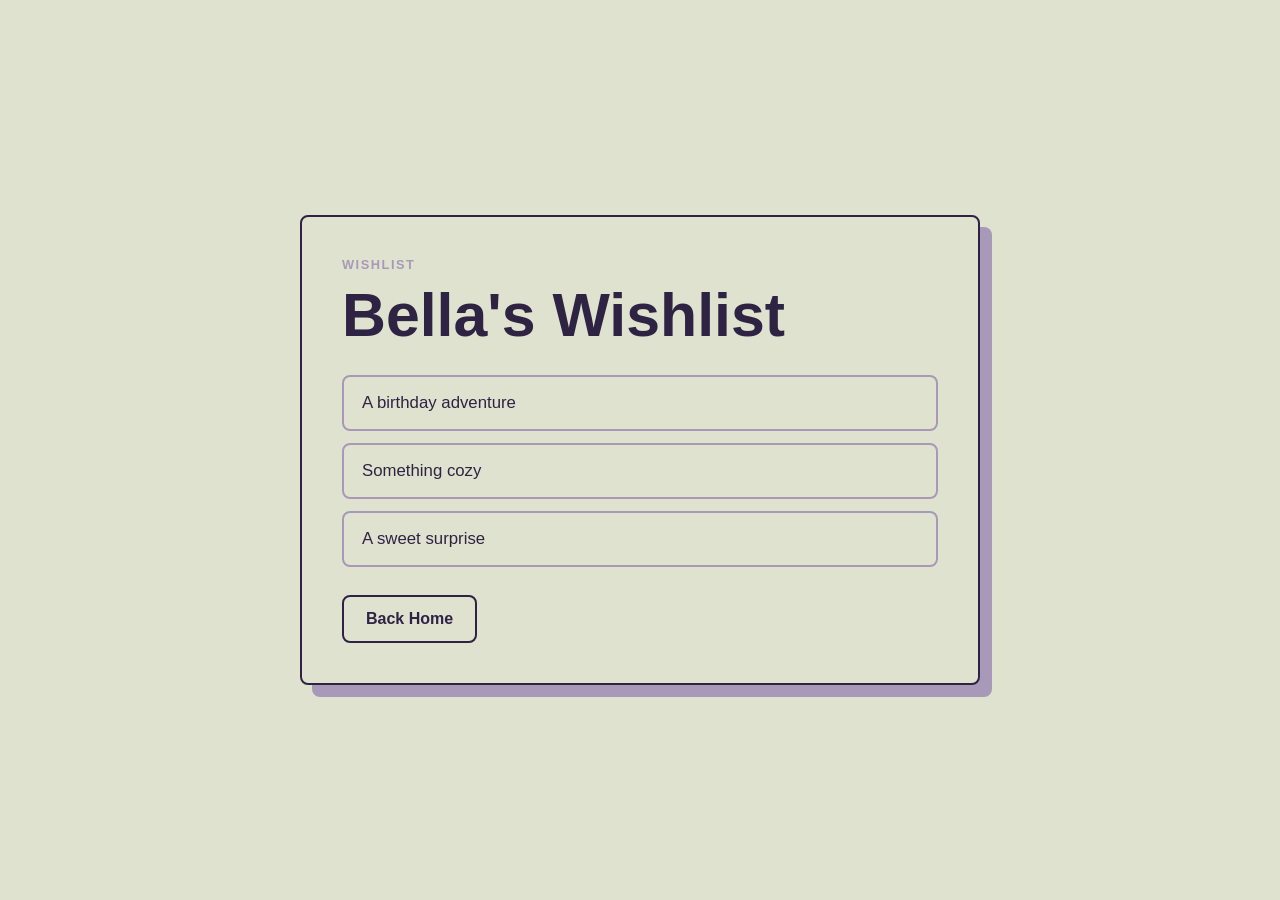
==== wishlist.html @ 1cbcb54f "home page done" ====
<!doctype html>
<html lang="en">
  <head>
    <meta charset="utf-8">
    <meta name="viewport" content="width=device-width, initial-scale=1">
    <title>Wishlist</title>
    <link rel="stylesheet" href="styles.css">
  </head>
  <body>
    <main class="page-shell">
      <section class="content-panel">
        <p class="eyebrow">Wishlist</p>
        <h1>Bella's Wishlist</h1>
        <ul class="wishlist">
          <li>A birthday adventure</li>
          <li>Something cozy</li>
          <li>A sweet surprise</li>
        </ul>
        <a class="secondary-button" href="index.html">Back Home</a>
      </section>
    </main>
  </body>
</html>
---- styles.css ----
:root {
  color-scheme: light;
  font-family: Arial, Helvetica, sans-serif;
  color: #2e2343;
  background: #dfe2cf;
}

* {
  box-sizing: border-box;
}

body {
  margin: 0;
  min-height: 100vh;
}

.home-page {
  min-height: 100vh;
}

.birthday-home {
  position: relative;
  width: 100%;
  min-height: 100vh;
  min-height: 100svh;
  overflow: hidden;
  background-color: #a799b7;
}

.birthday-home::before {
  content: none;
}

.home-flower {
  position: absolute;
  top: 5.5vmin;
  left: 3.4vw;
  z-index: 2;
  width: clamp(150px, 26.7vw, 365px);
  height: auto;
  display: block;
}

.home-message {
  position: absolute;
  top: 8.7vh;
  left: 28vw;
  z-index: 2;
  margin: 0;
  color: #2e2343;
  font-family: Georgia, "Times New Roman", serif;
  font-size: clamp(1.35rem, 3.15vw, 2.7rem);
  line-height: 1.38;
  text-align: center;
}

.home-waves {
  position: absolute;
  inset: 0;
  z-index: 1;
  width: 100%;
  height: 100%;
  display: block;
}

.wave-field {
  fill: #dfe2cf;
}

.wave-trim {
  fill: none;
  stroke: #dfe2cf;
  stroke-linecap: round;
  stroke-linejoin: round;
  stroke-width: 68;
}

.wave-ribbon {
  fill: none;
  stroke: #2e2343;
  stroke-linecap: round;
  stroke-linejoin: round;
  stroke-width: 42;
}

.home-date {
  position: absolute;
  left: 5.7vw;
  bottom: 10.3vh;
  z-index: 2;
  margin: 0;
  color: #2e2343;
  font-family: Georgia, "Times New Roman", serif;
  font-size: clamp(1.2rem, 2.35vw, 2rem);
}

.home-title-link {
  position: absolute;
  right: 5.5vw;
  bottom: 10.2vh;
  z-index: 2;
  display: grid;
  justify-items: center;
  text-decoration: none;
}

.home-bow {
  width: clamp(110px, 15vw, 205px);
  height: auto;
  margin: 0 0 -0.1em;
  display: block;
}

.home-title-image {
  display: block;
  width: clamp(220px, 24vw, 330px);
  height: auto;
}

.home-footer {
  position: absolute;
  left: 5vw;
  right: 5vw;
  bottom: 2.4vh;
  z-index: 2;
  margin: 0;
  color: #2e2343;
  font-family: Georgia, "Times New Roman", serif;
  font-size: clamp(0.9rem, 1.65vw, 1.35rem);
  font-style: italic;
  text-align: center;
}

.page-shell {
  min-height: 100vh;
  display: grid;
  place-items: center;
  padding: 32px;
  background: #dfe2cf;
}

.hero {
  background: #dfe2cf;
}

.content-panel {
  width: min(100%, 680px);
  padding: 40px;
  border: 2px solid #2e2343;
  border-radius: 8px;
  background: #dfe2cf;
  box-shadow: 12px 12px 0 #a799b7;
}

.eyebrow {
  margin: 0 0 12px;
  font-size: 0.8rem;
  font-weight: 700;
  letter-spacing: 0.12em;
  text-transform: uppercase;
  color: #a799b7;
}

h1 {
  margin: 0;
  font-size: clamp(2rem, 5vw, 3.8rem);
  line-height: 1.05;
}

.lede {
  max-width: 520px;
  margin: 20px 0 28px;
  font-size: 1.1rem;
  line-height: 1.6;
  color: #2e2343;
}

.primary-button,
.secondary-button {
  display: inline-flex;
  align-items: center;
  justify-content: center;
  min-height: 48px;
  padding: 0 22px;
  border-radius: 8px;
  font-weight: 700;
  text-decoration: none;
}

.primary-button {
  color: #dfe2cf;
  background: #2e2343;
}

.primary-button:hover,
.primary-button:focus-visible {
  color: #2e2343;
  background: #a799b7;
}

.secondary-button {
  color: #2e2343;
  border: 2px solid #2e2343;
  background: #dfe2cf;
}

.secondary-button:hover,
.secondary-button:focus-visible {
  color: #dfe2cf;
  background: #2e2343;
}

.wishlist {
  display: grid;
  gap: 12px;
  margin: 28px 0;
  padding: 0;
  list-style: none;
}

.wishlist li {
  padding: 16px 18px;
  border: 2px solid #a799b7;
  border-radius: 8px;
  background: #dfe2cf;
  font-size: 1.05rem;
}

@media (max-width: 700px) {
  .birthday-home {
    min-height: 100vh;
    min-height: 100svh;
    background: #dfe2cf;
  }

  .birthday-home::before {
    content: "";
    position: absolute;
    inset: 0 0 auto;
    z-index: 0;
    height: calc(15vh + max(33vh, 165px));
    background: #a799b7;
  }

  .home-flower {
    position: absolute;
    top: 5.5vmin;
    left: 3.4vw;
    z-index: 2;
    width: clamp(150px, 26.7vw, 365px);
    height: auto;
    display: block;
  }

  .home-message {
    position: absolute;
    top: 8.7vh;
    left: max(28vw, calc(3.4vw + clamp(150px, 26.7vw, 365px) + clamp(14px, 2.5vw, 34px)));
    right: 3vw;
    z-index: 2;
    margin: 0;
    color: #2e2343;
    font-family: Georgia, "Times New Roman", serif;
    font-size: clamp(1rem, 3.15vw, 2.7rem);
    line-height: 1.38;
    text-align: center;
  }

  .home-waves {
    top: 15vh;
    height: 34vh;
    min-height: 165px;
  }

  .home-date {
    left: 0;
    right: 0;
    top: 82vh;
    bottom: auto;
    text-align: center;
    font-size: clamp(0.76rem, 3.7vw, 1rem);
  }

  .home-title-link {
    right: 0;
    left: 0;
    top: calc(15vh + max(30vh, 165px) + 2vh);
    bottom: auto;
  }

  .home-title-image {
    width: 68vw;
    max-width: 220px;
  }

  .home-footer {
    left: 5vw;
    right: 5vw;
    bottom: 2.4vh;
    font-size: clamp(0.82rem, 3.6vw, 1rem);
  }

  .page-shell {
    padding: 18px;
  }

  .content-panel {
    padding: 28px;
  }
}
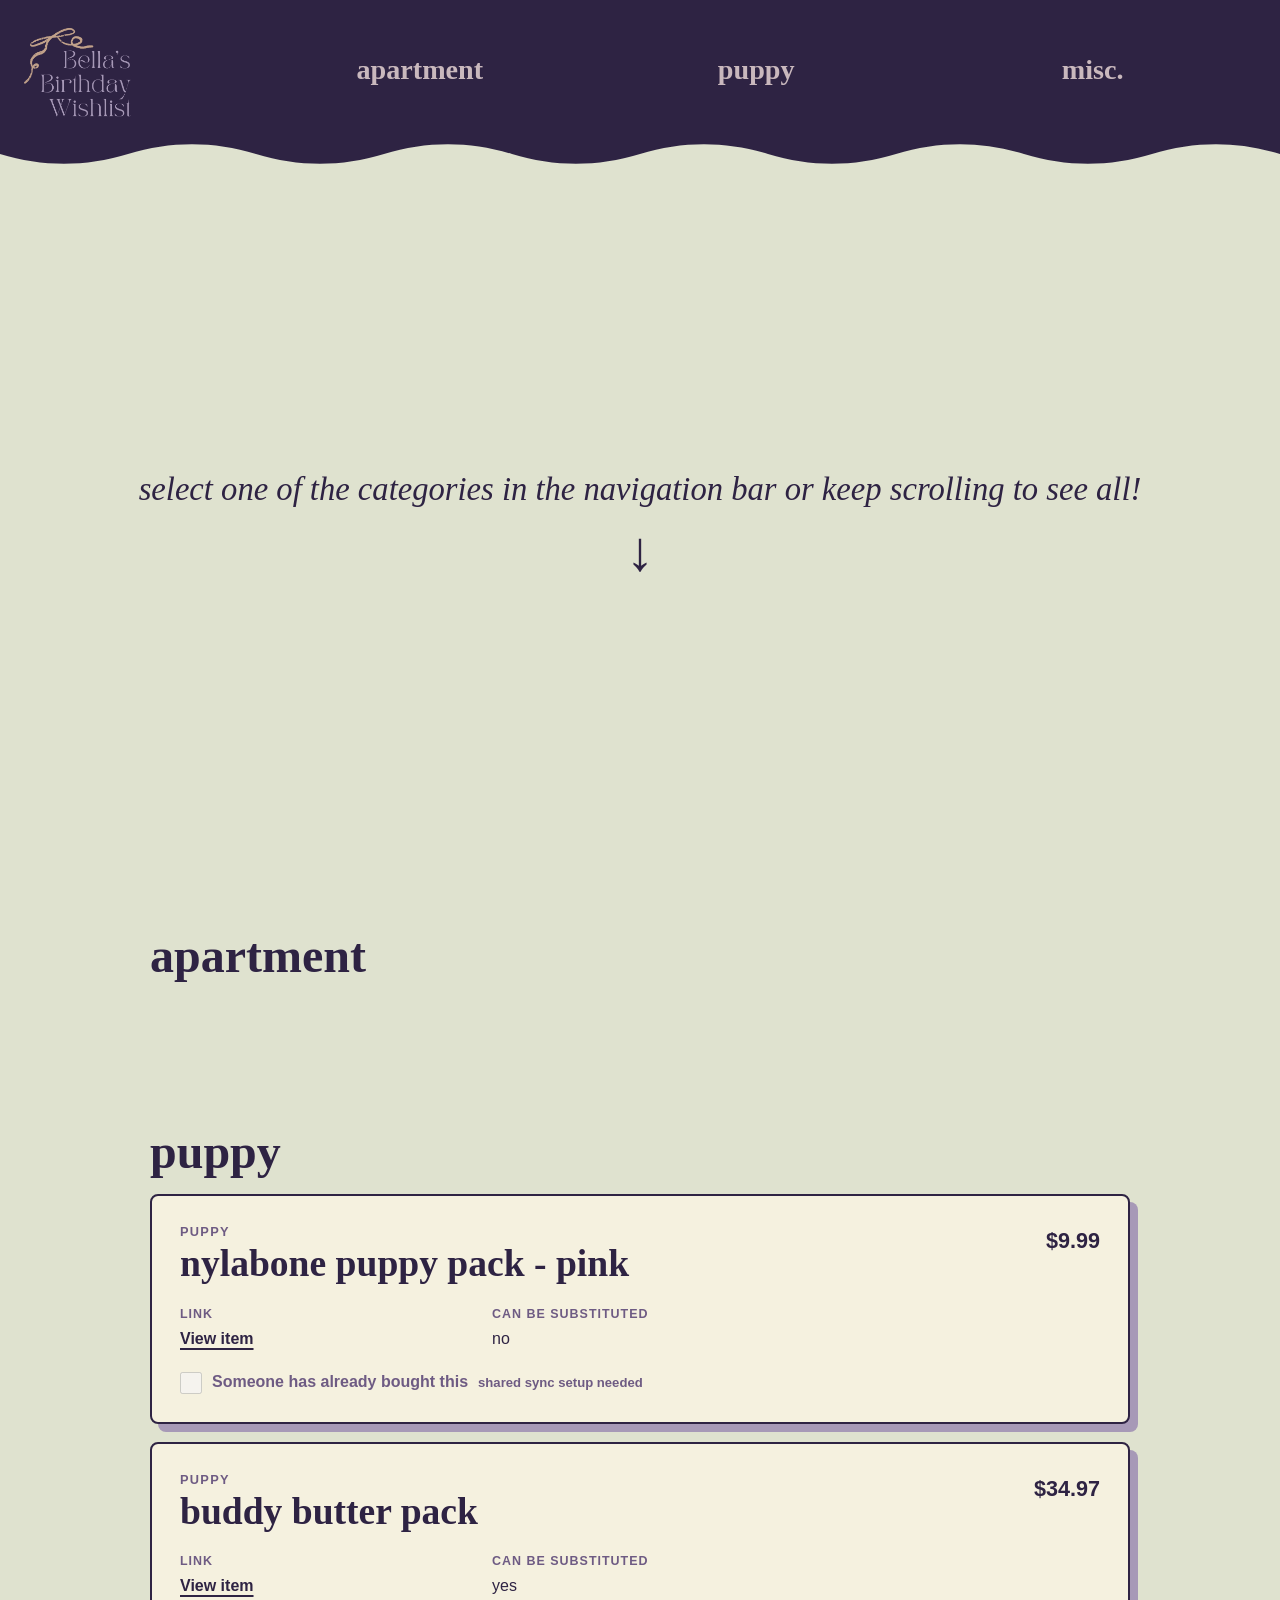
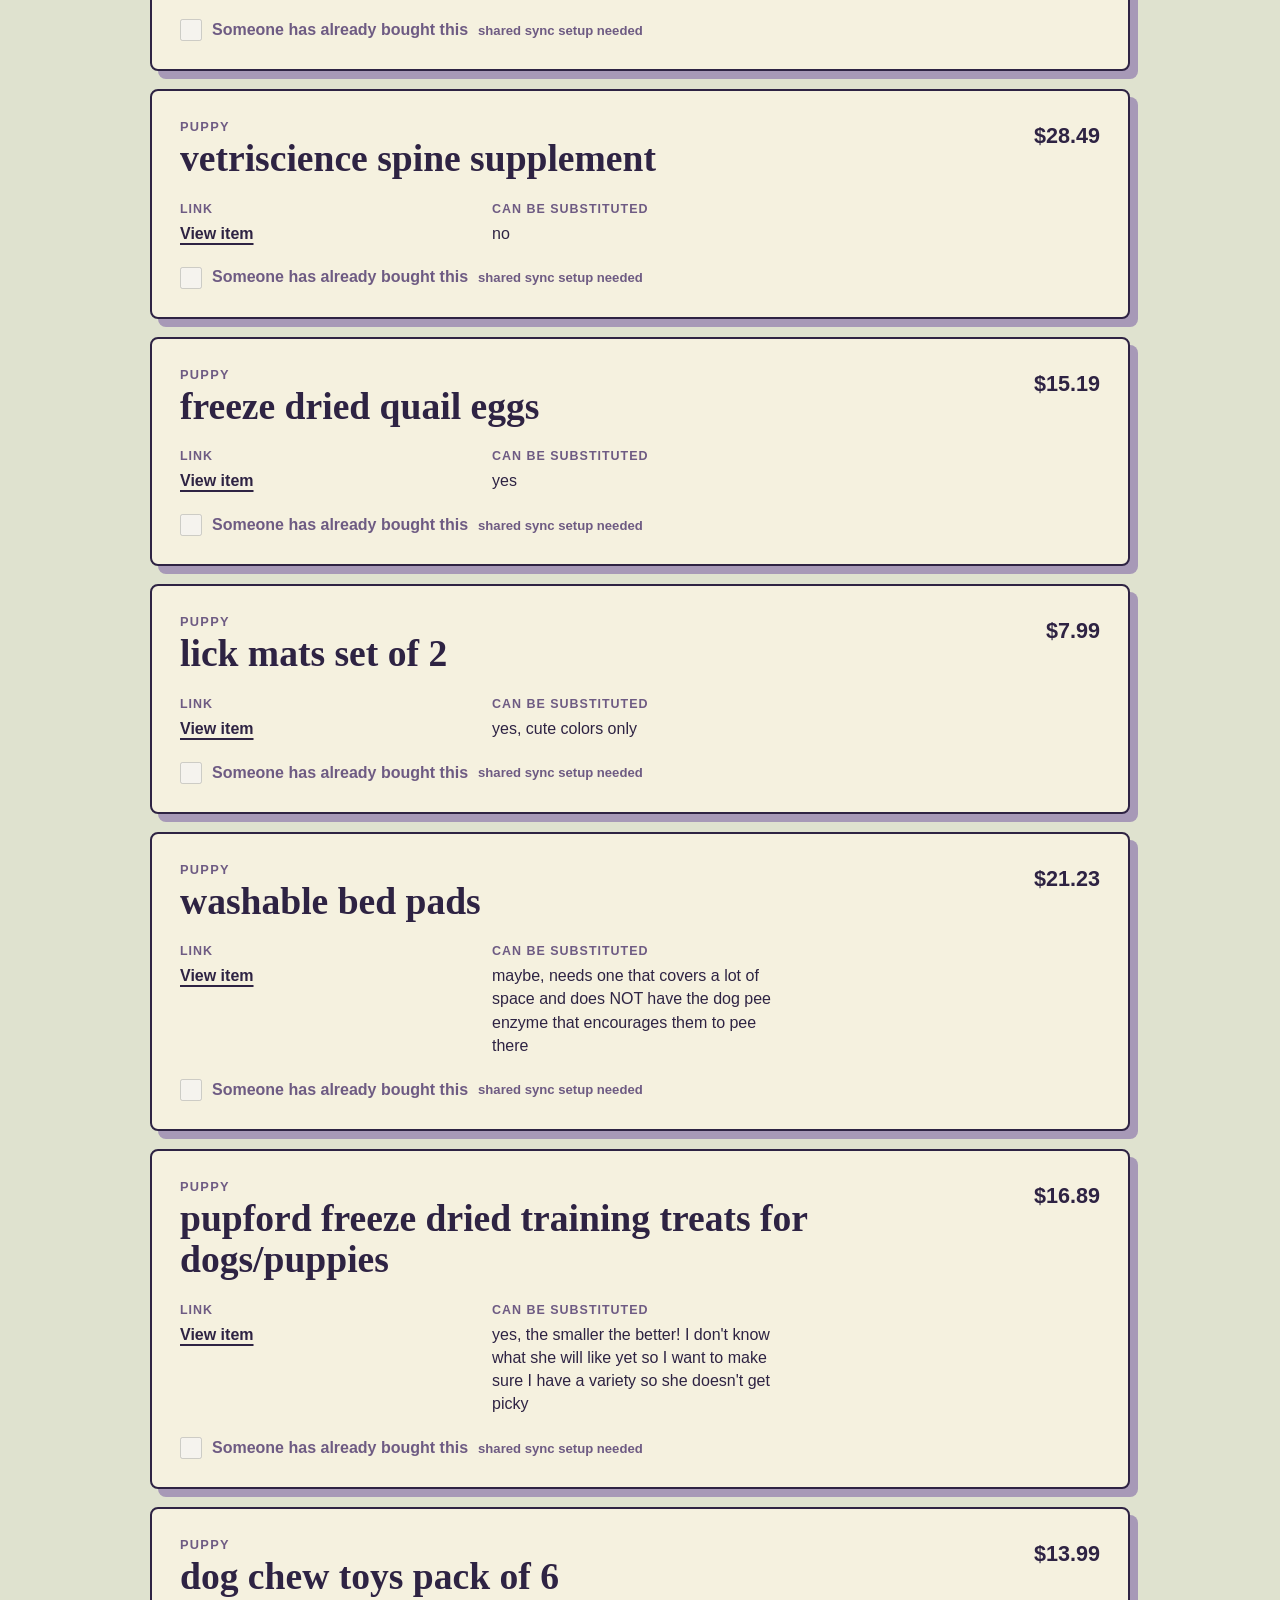
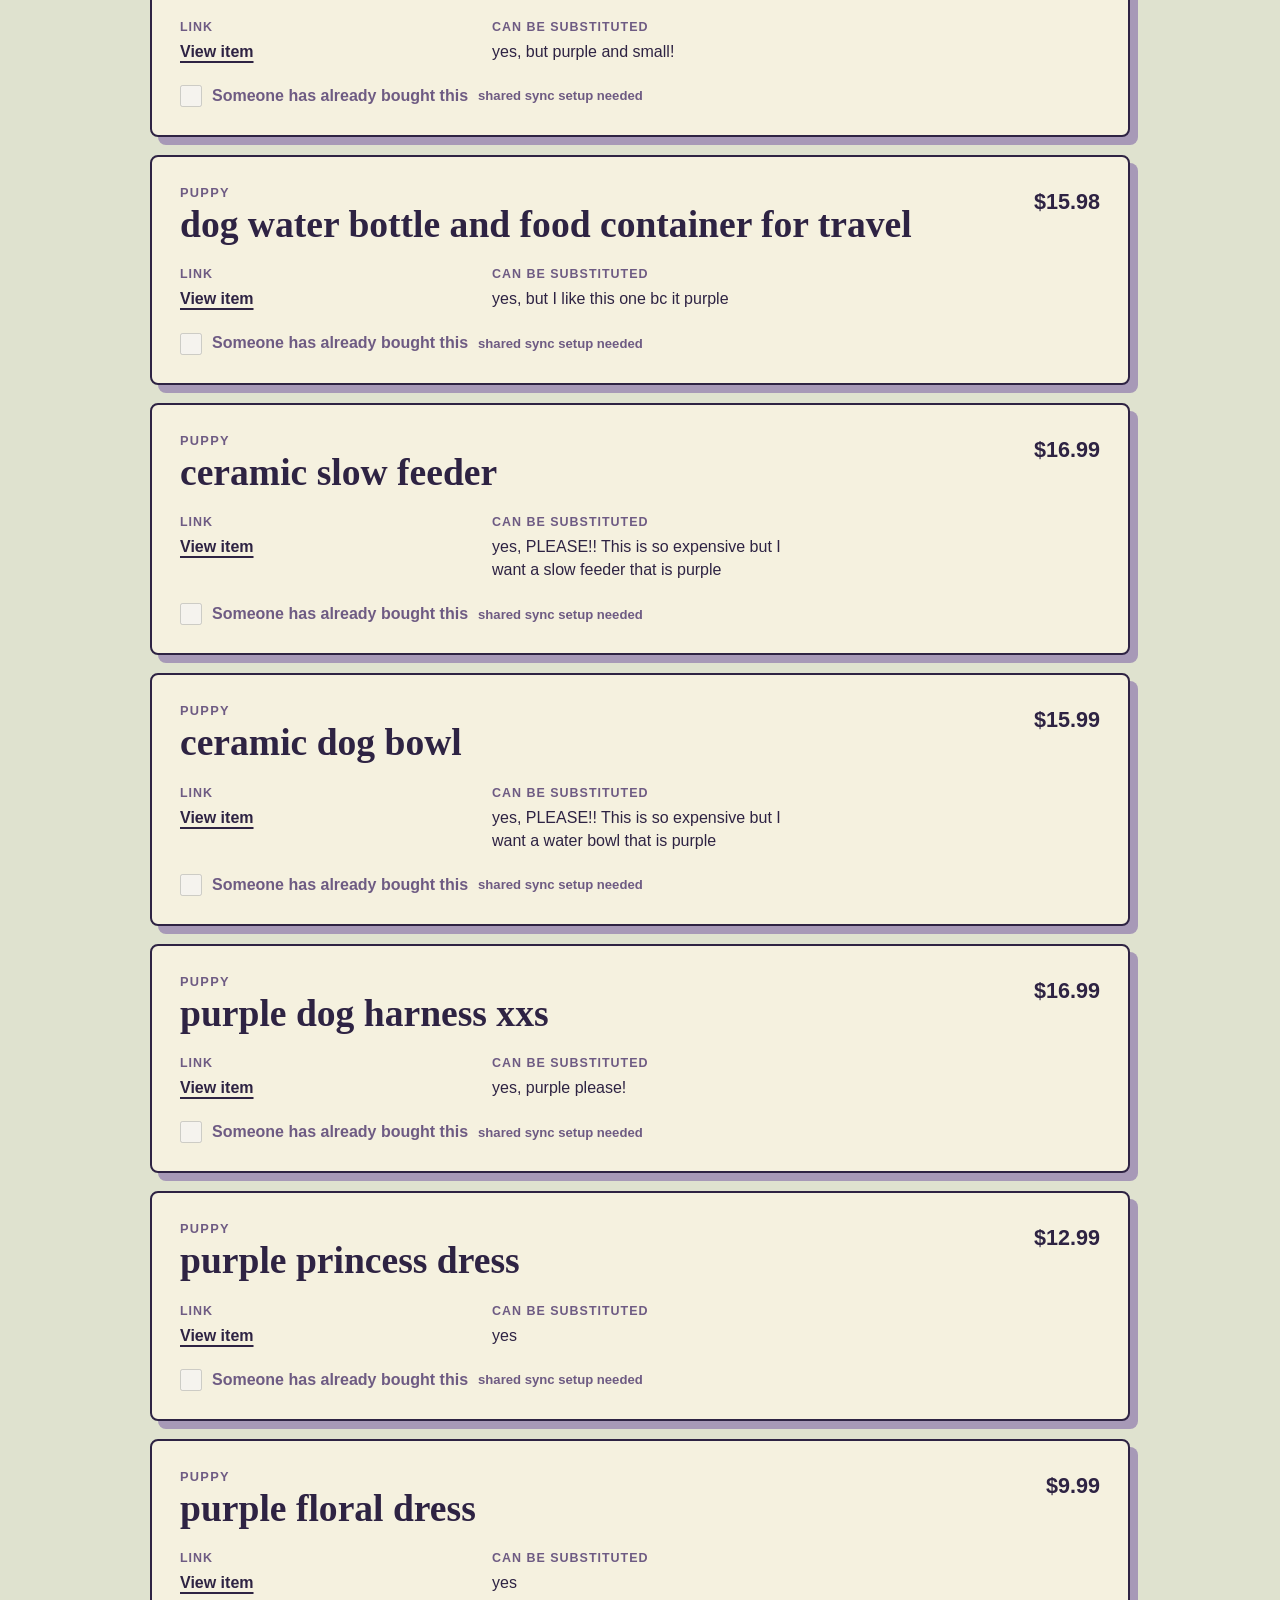
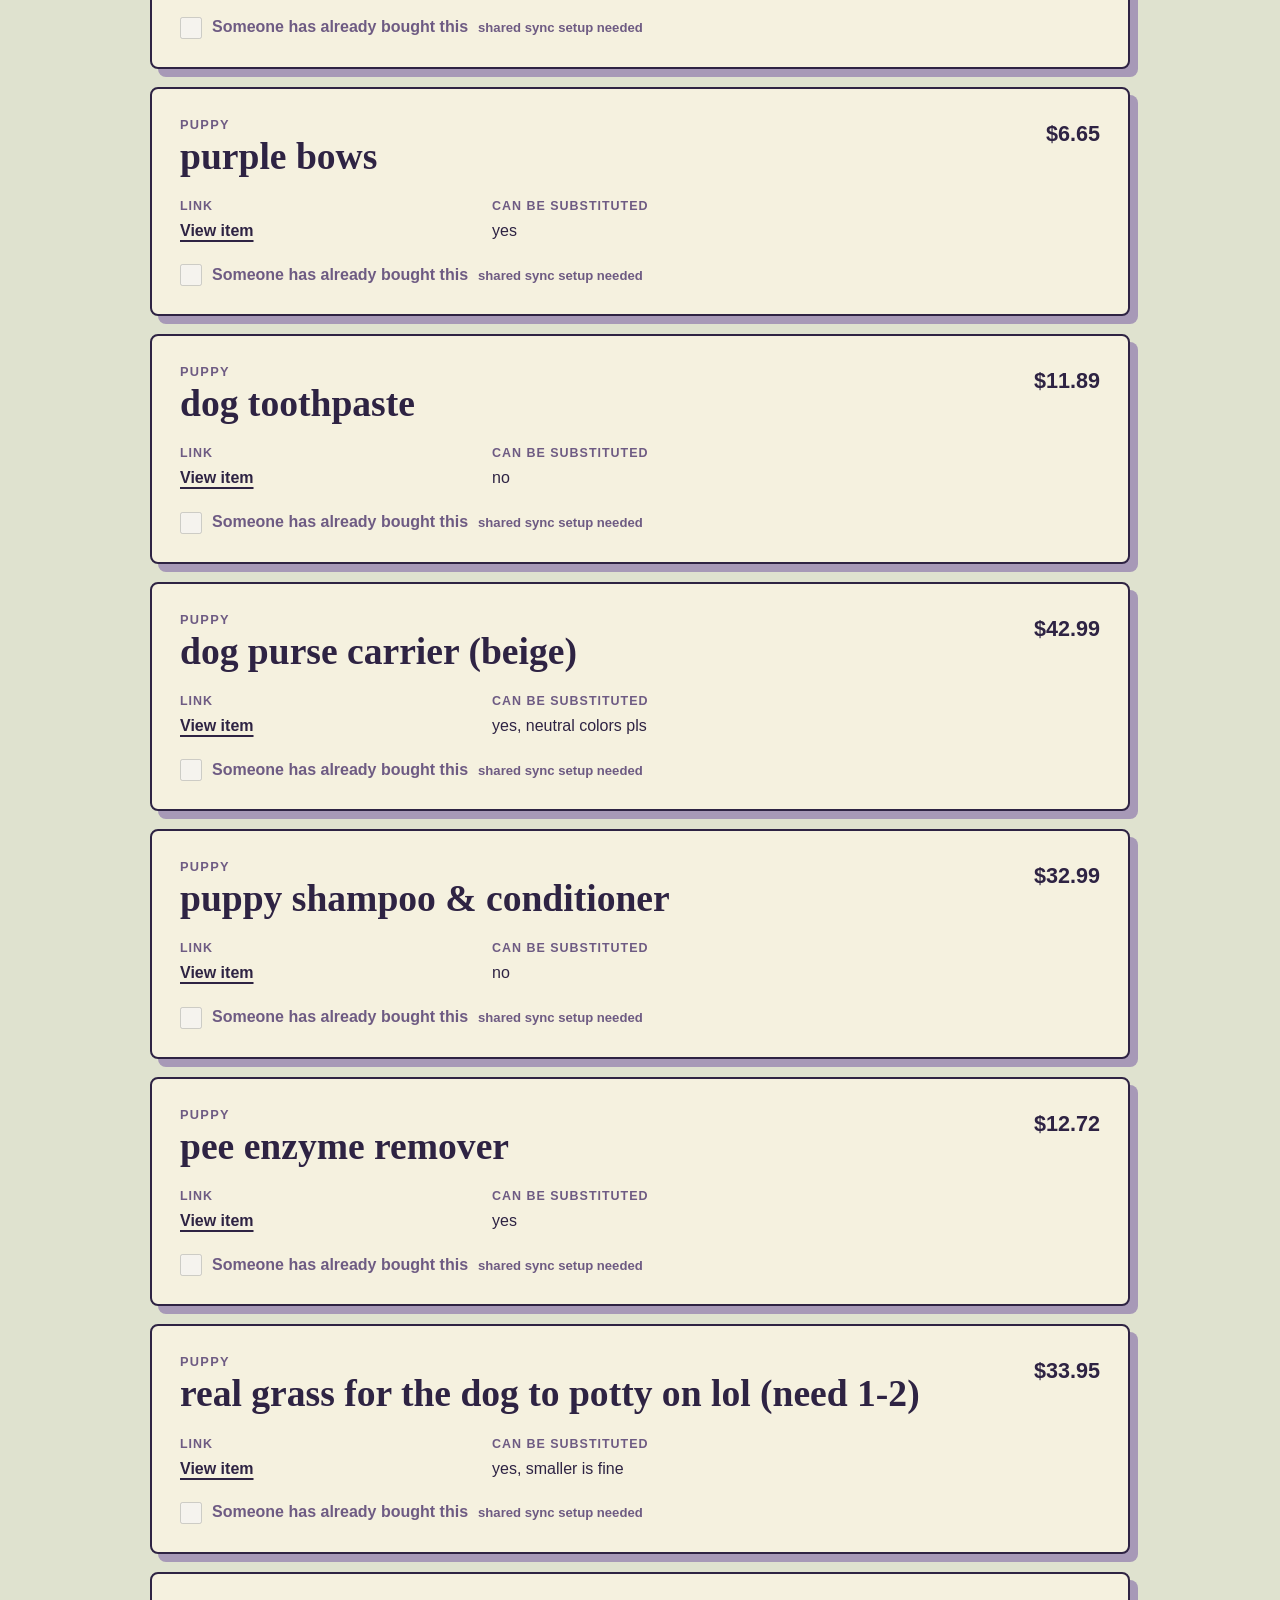
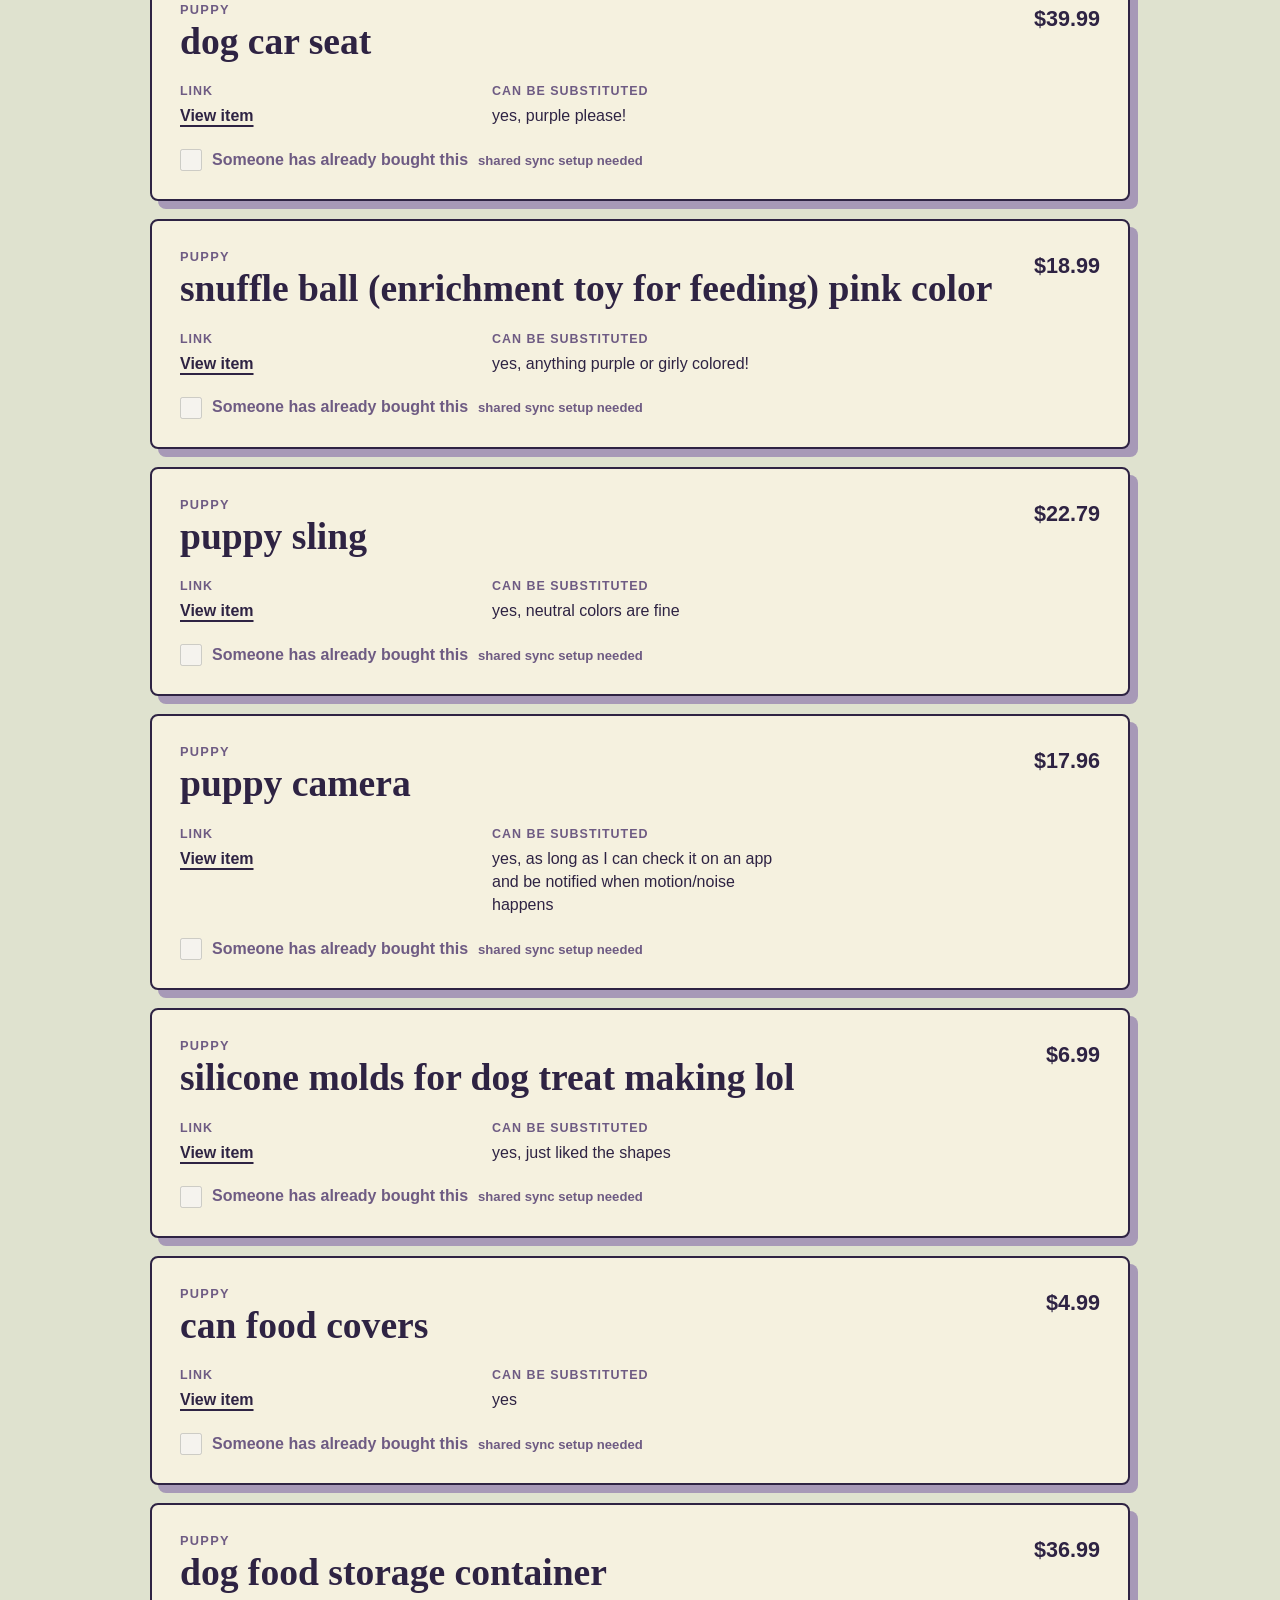
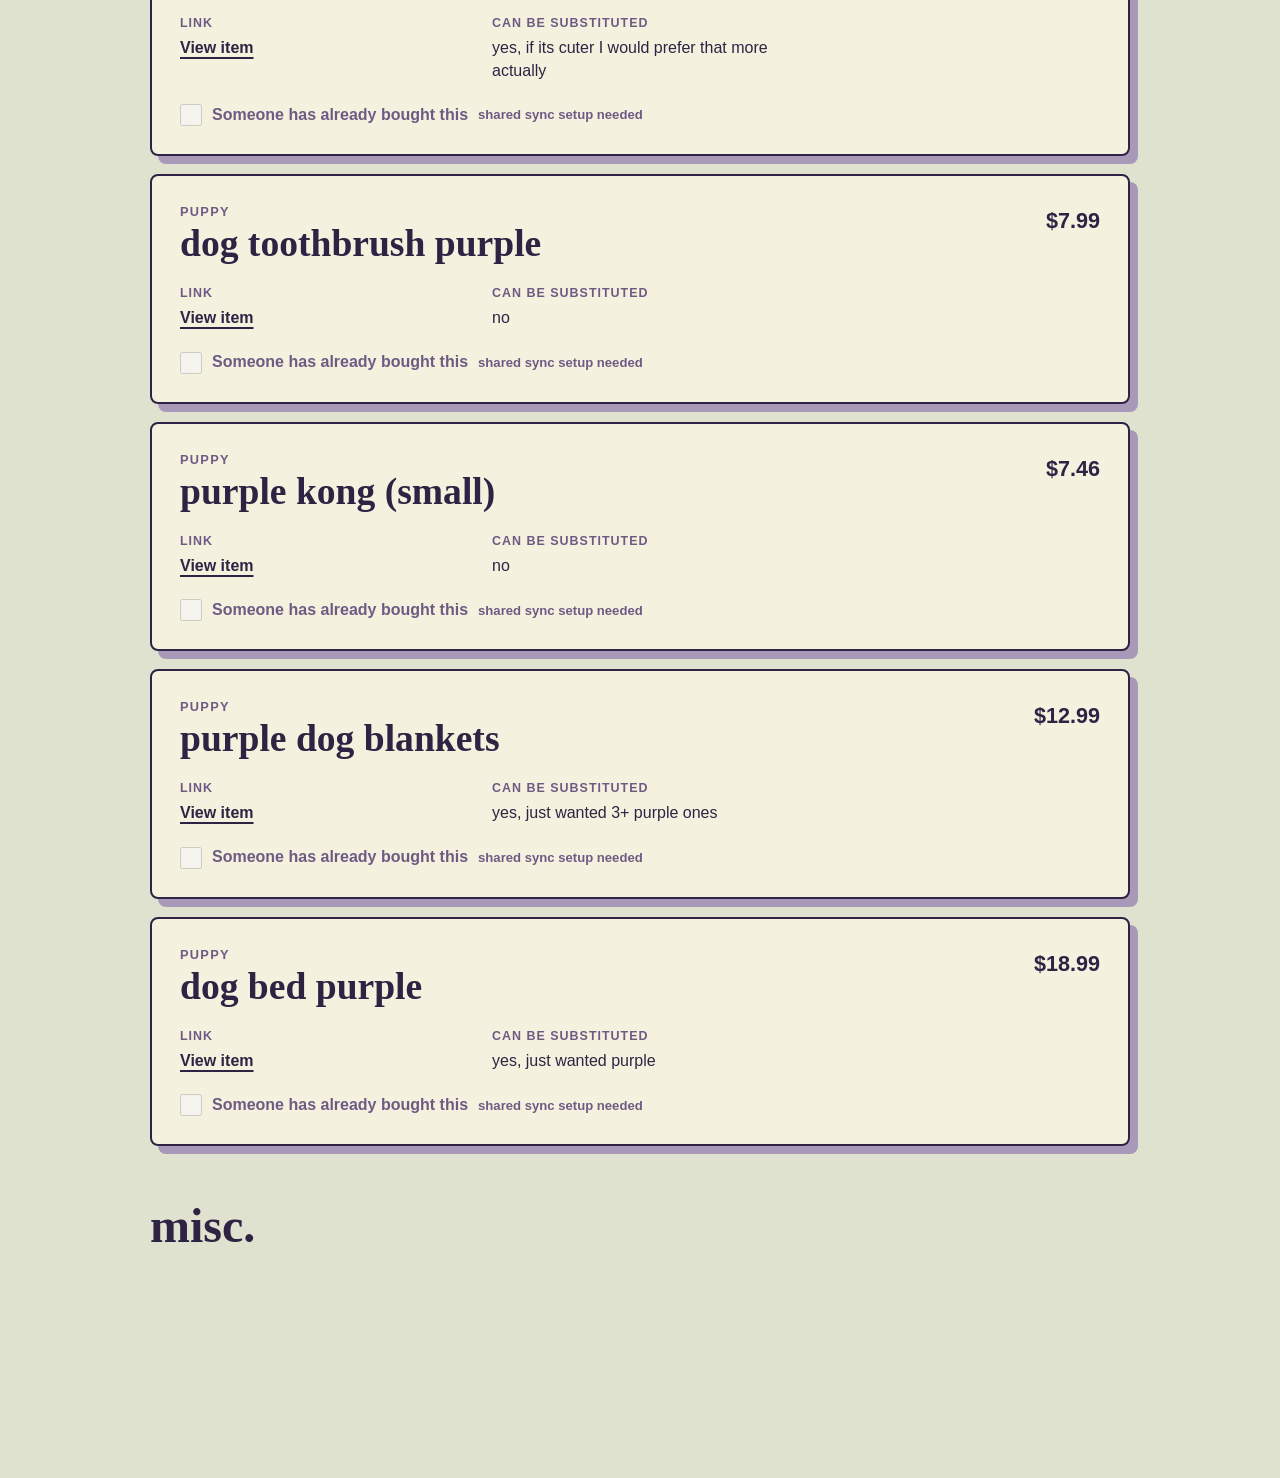
==== commit a49b701c: "wishlist added" ====
--- a/wishlist.html
+++ b/wishlist.html
@@ -5,18 +5,45 @@
     <meta name="viewport" content="width=device-width, initial-scale=1">
     <title>Wishlist</title>
     <link rel="stylesheet" href="styles.css">
+    <script src="wishlist-config.js" defer></script>
+    <script src="wishlist.js" defer></script>
   </head>
-  <body>
-    <main class="page-shell">
-      <section class="content-panel">
-        <p class="eyebrow">Wishlist</p>
-        <h1>Bella's Wishlist</h1>
-        <ul class="wishlist">
-          <li>A birthday adventure</li>
-          <li>Something cozy</li>
-          <li>A sweet surprise</li>
-        </ul>
-        <a class="secondary-button" href="index.html">Back Home</a>
+  <body class="wishlist-page">
+    <header class="wishlist-header">
+      <div class="wishlist-header-content">
+        <a class="wishlist-logo" href="index.html" aria-label="Back to home">
+          <img src="assets/wishlist-logo.png" alt="Bella's Birthday Wishlist">
+        </a>
+        <nav class="wishlist-nav" aria-label="Wishlist categories">
+          <a href="#apartment">apartment</a>
+          <a href="#puppy">puppy</a>
+          <a href="#misc">misc.</a>
+        </nav>
+      </div>
+      <svg class="wishlist-header-wave" viewBox="0 0 1440 46" preserveAspectRatio="none" aria-hidden="true">
+        <path d="M0 13 C48 26 96 26 144 13 C192 0 240 0 288 13 C336 26 384 26 432 13 C480 0 528 0 576 13 C624 26 672 26 720 13 C768 0 816 0 864 13 C912 26 960 26 1008 13 C1056 0 1104 0 1152 13 C1200 26 1248 26 1296 13 C1344 0 1392 0 1440 13 V46 H0 Z"></path>
+      </svg>
+    </header>
+
+    <main class="wishlist-page-shell">
+      <section class="wishlist-hero" aria-labelledby="wishlist-title">
+        <h1 id="wishlist-title">select one of the categories in the navigation bar or keep scrolling to see all!</h1>
+        <p aria-hidden="true">&darr;</p>
+      </section>
+
+      <section class="wishlist-section" id="apartment" aria-labelledby="apartment-title">
+        <h2 id="apartment-title">apartment</h2>
+        <div class="wishlist-list" data-category-list="apartment"></div>
+      </section>
+
+      <section class="wishlist-section" id="puppy" aria-labelledby="puppy-title">
+        <h2 id="puppy-title">puppy</h2>
+        <div class="wishlist-list" data-category-list="puppy"></div>
+      </section>
+
+      <section class="wishlist-section empty-section" id="misc" aria-labelledby="misc-title">
+        <h2 id="misc-title">misc.</h2>
+        <div class="wishlist-list" data-category-list="misc"></div>
       </section>
     </main>
   </body>
--- a/styles.css
+++ b/styles.css
@@ -12,6 +12,10 @@
 body {
   margin: 0;
   min-height: 100vh;
+}
+
+a {
+  color: inherit;
 }
 
 .home-page {
@@ -224,6 +228,240 @@
   border-radius: 8px;
   background: #dfe2cf;
   font-size: 1.05rem;
+}
+
+.wishlist-page {
+  min-height: 100vh;
+  background: #dfe2cf;
+}
+
+.wishlist-header {
+  position: relative;
+  min-height: 154px;
+  color: #c9b8bd;
+  background: #2e2343;
+}
+
+.wishlist-header-content {
+  display: grid;
+  grid-template-columns: minmax(110px, 170px) 1fr;
+  align-items: start;
+  gap: clamp(28px, 8vw, 120px);
+  width: 100%;
+  padding: 28px clamp(24px, 5vw, 70px) 58px 24px;
+}
+
+.wishlist-logo {
+  display: block;
+  width: clamp(98px, 9vw, 140px);
+}
+
+.wishlist-logo img {
+  display: block;
+  width: 100%;
+  height: auto;
+}
+
+.wishlist-nav {
+  display: grid;
+  grid-template-columns: repeat(3, minmax(0, 1fr));
+  align-items: start;
+  gap: clamp(18px, 7vw, 128px);
+  padding-top: 28px;
+}
+
+.wishlist-nav a {
+  color: #c9b8bd;
+  font-family: Georgia, "Times New Roman", serif;
+  font-size: clamp(1.35rem, 2.2vw, 2rem);
+  font-weight: 700;
+  line-height: 1;
+  text-align: center;
+  text-decoration: none;
+}
+
+.wishlist-nav a:hover,
+.wishlist-nav a:focus-visible {
+  color: #dfe2cf;
+  text-decoration: underline;
+  text-decoration-thickness: 2px;
+  text-underline-offset: 8px;
+}
+
+.wishlist-header-wave {
+  position: absolute;
+  left: 0;
+  right: 0;
+  bottom: -1px;
+  display: block;
+  width: 100%;
+  height: 46px;
+  fill: #dfe2cf;
+}
+
+.wishlist-page-shell {
+  padding: 0 clamp(18px, 5vw, 72px) 80px;
+}
+
+.wishlist-hero {
+  display: grid;
+  justify-items: center;
+  align-content: center;
+  min-height: calc(100vh - 154px);
+  min-height: calc(100svh - 154px);
+  padding: 100px 0 170px;
+  text-align: center;
+}
+
+.wishlist-hero h1 {
+  max-width: 1100px;
+  color: #2e2343;
+  font-family: Georgia, "Times New Roman", serif;
+  font-size: clamp(1.75rem, 2.55vw, 2.55rem);
+  font-style: italic;
+  font-weight: 400;
+  line-height: 1.2;
+}
+
+.wishlist-hero p {
+  margin: 14px 0 0;
+  color: #2e2343;
+  font-size: 3.5rem;
+  line-height: 1;
+}
+
+.wishlist-section {
+  scroll-margin-top: 24px;
+  width: min(100%, 980px);
+  margin: 0 auto 56px;
+}
+
+.wishlist-section h2 {
+  margin: 0 0 18px;
+  color: #2e2343;
+  font-family: Georgia, "Times New Roman", serif;
+  font-size: clamp(2rem, 4vw, 3rem);
+  line-height: 1;
+}
+
+.wishlist-list {
+  display: grid;
+  gap: 18px;
+}
+
+.empty-section {
+  min-height: 140px;
+}
+
+.wishlist-card {
+  display: grid;
+  gap: 22px;
+  padding: clamp(20px, 3vw, 28px);
+  border: 2px solid #2e2343;
+  border-radius: 8px;
+  background: #f5f1df;
+  box-shadow: 8px 8px 0 #a799b7;
+}
+
+.wishlist-card-header {
+  display: flex;
+  align-items: flex-start;
+  justify-content: space-between;
+  gap: 18px;
+}
+
+.wishlist-card h3 {
+  margin: 4px 0 0;
+  color: #2e2343;
+  font-family: Georgia, "Times New Roman", serif;
+  font-size: clamp(1.45rem, 3vw, 2.35rem);
+  line-height: 1.1;
+}
+
+.item-category,
+.item-price {
+  margin: 0;
+  font-weight: 700;
+}
+
+.item-category {
+  color: #6e5b83;
+  font-size: 0.8rem;
+  letter-spacing: 0.1em;
+  text-transform: uppercase;
+}
+
+.item-price {
+  flex: 0 0 auto;
+  padding-top: 4px;
+  font-size: 1.35rem;
+}
+
+.item-details {
+  display: grid;
+  grid-template-columns: repeat(3, minmax(0, 1fr));
+  gap: 16px;
+  margin: 0;
+}
+
+.item-details div {
+  min-width: 0;
+}
+
+.item-details dt {
+  margin-bottom: 6px;
+  color: #6e5b83;
+  font-size: 0.78rem;
+  font-weight: 700;
+  letter-spacing: 0.08em;
+  text-transform: uppercase;
+}
+
+.item-details dd {
+  margin: 0;
+  line-height: 1.45;
+}
+
+.item-details a {
+  font-weight: 700;
+  text-decoration-thickness: 2px;
+  text-underline-offset: 4px;
+}
+
+.bought-check {
+  display: flex;
+  align-items: center;
+  gap: 10px;
+  width: fit-content;
+  color: #2e2343;
+  font-weight: 700;
+  line-height: 1.3;
+}
+
+.bought-check input {
+  width: 22px;
+  height: 22px;
+  margin: 0;
+  accent-color: #2e2343;
+}
+
+.wishlist-card.is-bought {
+  opacity: 0.62;
+}
+
+.wishlist-card.is-bought h3 {
+  text-decoration: line-through;
+  text-decoration-thickness: 2px;
+}
+
+.wishlist-sync-unconfigured .bought-check {
+  color: #6e5b83;
+}
+
+.wishlist-sync-unconfigured .bought-check::after {
+  content: "shared sync setup needed";
+  font-size: 0.82rem;
+  font-weight: 700;
 }
 
 @media (max-width: 700px) {
@@ -307,4 +545,55 @@
   .content-panel {
     padding: 28px;
   }
-}
+
+  .wishlist-header {
+    min-height: 136px;
+  }
+
+  .wishlist-header-content {
+    grid-template-columns: 82px 1fr;
+    gap: 12px;
+    padding: 24px 18px 52px;
+  }
+
+  .wishlist-logo {
+    width: 82px;
+  }
+
+  .wishlist-nav {
+    gap: 8px;
+    padding-top: 20px;
+  }
+
+  .wishlist-nav a {
+    font-size: clamp(1rem, 5vw, 1.4rem);
+  }
+
+  .wishlist-page-shell {
+    padding-right: 18px;
+    padding-left: 18px;
+  }
+
+  .wishlist-hero {
+    min-height: calc(100vh - 136px);
+    min-height: calc(100svh - 136px);
+    padding: 72px 0 130px;
+  }
+
+  .wishlist-hero h1 {
+    font-size: clamp(1.35rem, 7vw, 2rem);
+  }
+
+  .wishlist-card-header,
+  .item-details {
+    grid-template-columns: 1fr;
+  }
+
+  .wishlist-card-header {
+    display: grid;
+  }
+
+  .item-price {
+    padding-top: 0;
+  }
+}
